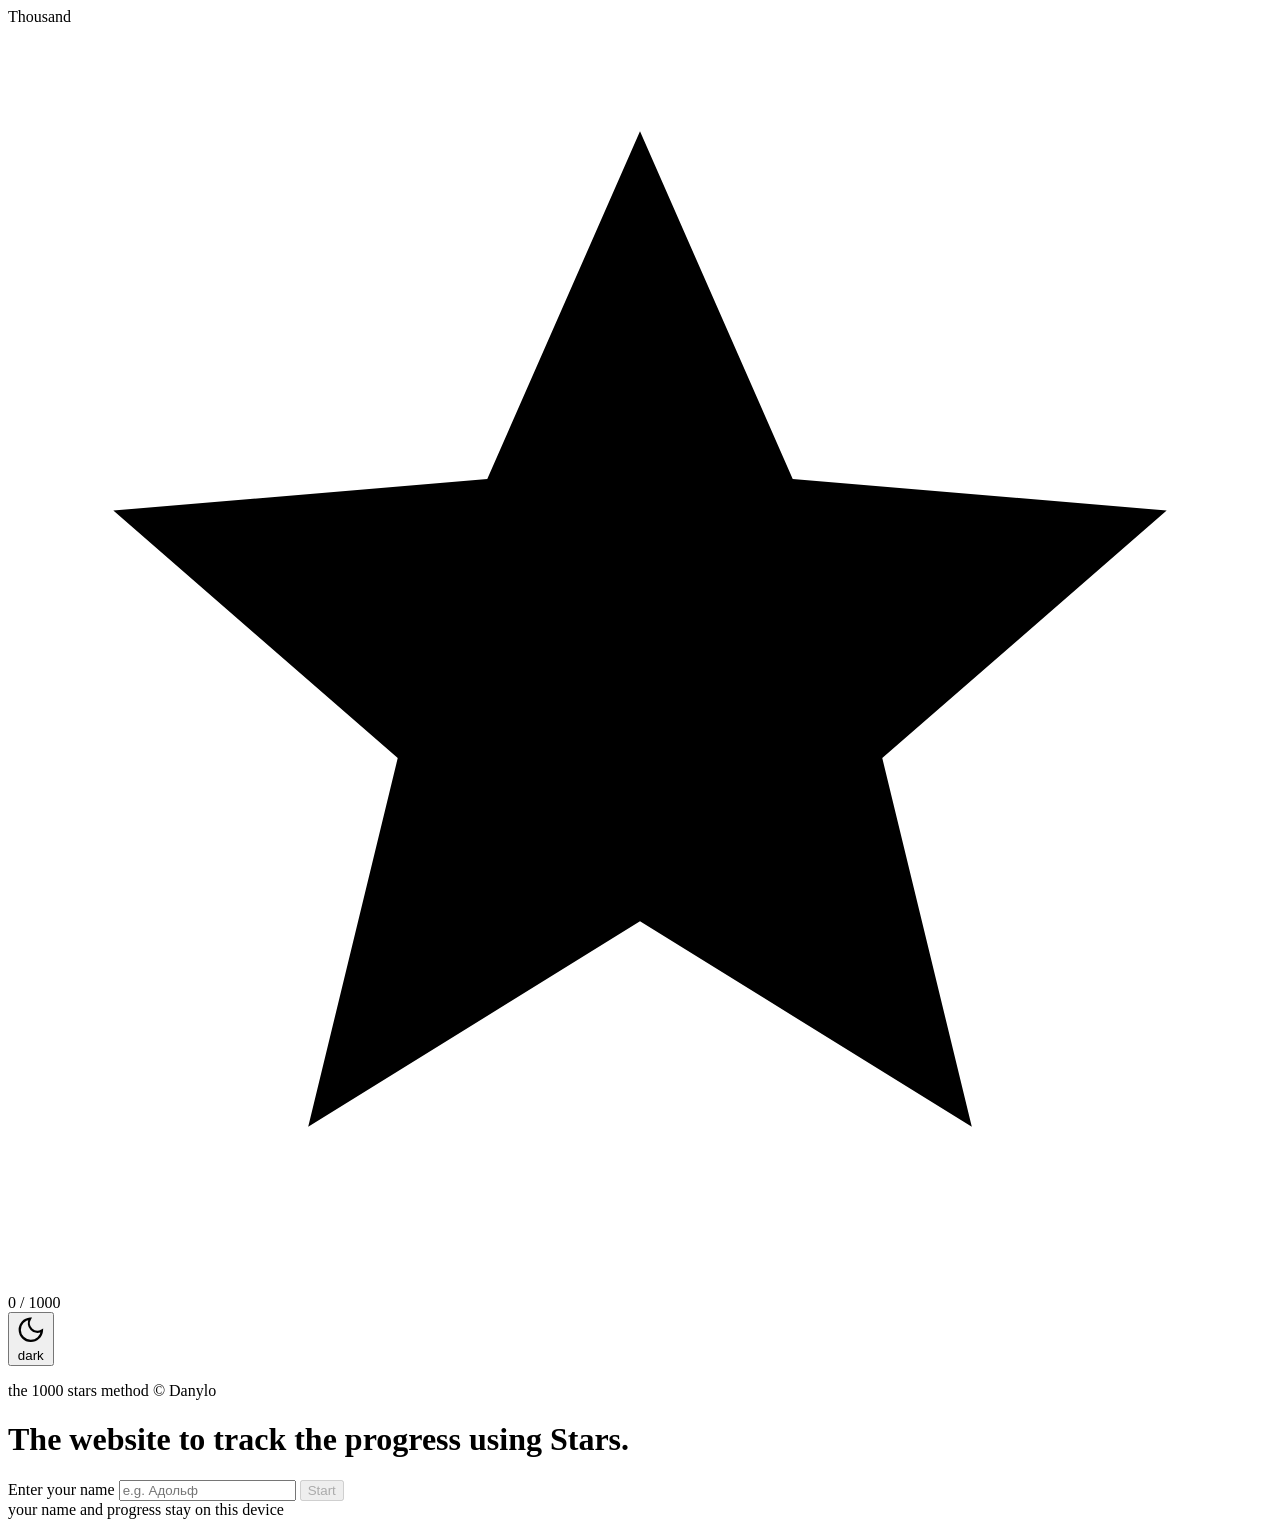
==== index.html @ 1ece95ca "Add files via upload" ====
<!DOCTYPE html>
<html lang="en" data-theme="dark">
    <head>
        <meta charset="UTF-8">
        <meta name="viewport" content="width=device-width, initial-scale=1.0, viewport-fit=cover">
        <link rel="stylesheet" href="/css/style.css">
        <title>Thousand Stars Training</title>
    </head>

<body>
    
    <nav>
        <div class="brand">Thou<span>sand</span></div>
        <div class="star-pill">
            <svg viewBox="0 0 24 24" fill="none">
                <path d="M12 2l2.9 6.6 7.1.6-5.4 4.7 1.7 7-6.3-3.9-6.3 3.9 1.7-7L2 9.2l7.1-.6L12 2z" fill="currentColor" style="color: var(--gold)"/>
            </svg>
            <span id="starCount">0</span><span class="of">&nbsp;/ 1000</span>
        </div>
        <button class="theme-toggle" id="themeToggle" aria-label="Toggle dark mode">
            <svg viewBox="0 0 24 24" fill="none" stroke="currentColor" stroke-width="1.8">
                <path d="M21 12.6A9 9 0 1 1 11.4 3a7 7 0 0 0 9.6 9.6z"/>
            </svg>

            <span id="themeLabel">dark</span>
        </button>
    </nav>

    <main>
        <p class="eyebrow">the 1000 stars method <span class="copyright">© Danylo</span></p>
        <h1>The website to track the progress using <span>Stars</span>.</h1>

        <form id="nameForm">
            <label for="nameInput">Enter your name</label>
            <input type="text" id="nameInput" name="name" placeholder="e.g. Адольф" autocomplete="off" required>
            <button type="submit" class="start-btn" id="startBtn" disabled>Start</button>
        </form>
    </main>

    <footer>your name and progress stay on this device</footer>

    
    <script src="/js/script.js"></script>
</body>
</html>
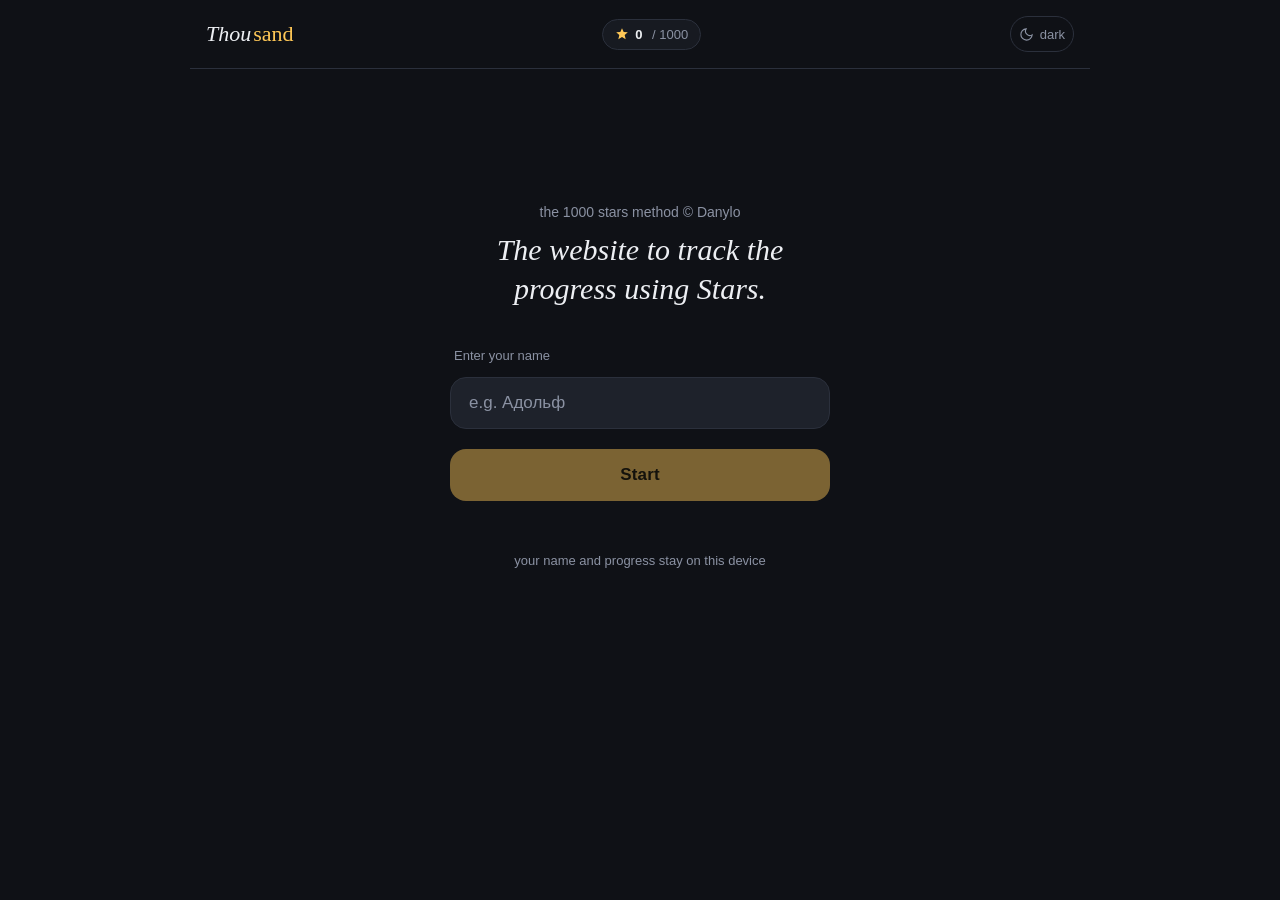
==== commit 1d1cefb4: "Add dots Updated stylesheet and script paths to relative URLs." ====
--- a/index.html
+++ b/index.html
@@ -3,7 +3,7 @@
     <head>
         <meta charset="UTF-8">
         <meta name="viewport" content="width=device-width, initial-scale=1.0, viewport-fit=cover">
-        <link rel="stylesheet" href="/css/style.css">
+        <link rel="stylesheet" href="./css/style.css">
         <title>Thousand Stars Training</title>
     </head>
 
@@ -40,6 +40,6 @@
     <footer>your name and progress stay on this device</footer>
 
     
-    <script src="/js/script.js"></script>
+    <script src="./js/script.js"></script>
 </body>
-</html>+</html>
--- a/css/style.css
+++ b/css/style.css
@@ -0,0 +1,265 @@
+:root {
+    --bg: #0F1116;
+    --bg-soft: #171A21;
+    --surface: #1E222B;
+    --border: #2B303C;
+    --text: #EDEFF3;
+    --text-dim: #8B92A3;
+    --gold: #FFC857;
+    --teal: #3ECF8E;
+    --danger: #E5544B;
+    --radius-lg: 28px;
+    --radius-md: 16px;
+    --font-display: Georgia, 'Iowan Old Style', 'Palatino Linotype', serif;
+    --font-body: -apple-system, BlinkMacSystemFont, 'Segoe UI', Roboto, sans-serif;
+}
+
+html[data-theme="light"] {
+    --bg: #F3F1EC;
+    --bg-soft: #EAE7DE;
+    --surface: #FFFFFF;
+    --border: #DEDACD;
+    --text: #1B1B18;
+    --text-dim: #6B6A62;
+    --gold: #C98A1F;
+    --teal: #1F9C68;
+    --danger: #C0392B;
+}
+
+* { 
+    box-sizing: border-box; -webkit-tap-highlight-color: transparent; 
+}
+
+html, body {
+    margin: 0;
+    padding: 0;
+    background: var(--bg);
+    color: var(--text);
+    font-family: var(--font-body);
+    min-height: 100vh;
+    min-height: 100dvh;
+    width: 100%;
+    overflow-x: hidden;
+    transition: background 0.3s ease, color 0.3s ease;
+}
+
+body { 
+    display: flex; 
+    flex-direction: column; 
+    align-items: center; 
+}
+
+nav {
+    width: 100%;
+    max-width: 900px;
+    display: flex;
+    align-items: center;
+    justify-content: space-between;
+    gap: 8px;
+    padding: max(16px, env(safe-area-inset-top)) 16px 16px;
+    border-bottom: 1px solid var(--border);
+}
+
+.brand {
+    font-family: var(--font-display);
+    font-size: clamp(18px, 5vw, 22px);
+    font-style: italic;
+    color: var(--text);
+    display: flex;
+    align-items: baseline;
+    gap: 2px;
+    flex: none;
+}
+
+.brand span { 
+    color: var(--gold); 
+    font-style: normal; 
+}
+
+.star-pill {
+    display: flex;
+    align-items: center;
+    gap: 6px;
+    background: var(--bg-soft);
+    border: 1px solid var(--border);
+    padding: 7px 12px;
+    border-radius: 999px;
+    font-variant-numeric: tabular-nums;
+    font-weight: 600;
+    font-size: 13px;
+    white-space: nowrap;
+    min-width: 0;
+}
+
+.star-pill svg { 
+    width: 14px; 
+    height: 14px; 
+    flex: none; 
+}
+
+.star-pill .of { 
+    color: var(--text-dim); 
+    font-weight: 500; 
+}
+
+.theme-toggle {
+    display: flex; 
+    align-items: center; 
+    gap: 6px;
+    background: none; 
+    border: 1px solid var(--border);
+    color: var(--text-dim); 
+    padding: 8px;
+    border-radius: 999px; 
+    cursor: pointer; 
+    font-size: 13px;
+    font-family: var(--font-body);
+    transition: border-color 0.2s ease, color 0.2s ease;
+    flex: none;
+    min-width: 36px;
+    min-height: 36px;
+    justify-content: center;
+}
+
+.theme-toggle:hover { 
+    border-color: var(--gold); 
+    color: var(--text); 
+}
+
+.theme-toggle svg { 
+    width: 15px; 
+    height: 15px; 
+    flex: none; 
+}
+
+main {
+    width: 100%;
+    max-width: 420px;
+    display: flex;
+    flex-direction: column;
+    align-items: center;
+    padding: 15vh 20px calc(40px + env(safe-area-inset-bottom));
+    text-align: center;
+}
+
+.eyebrow { 
+    color: var(--text-dim); 
+    font-size: 14px; 
+    margin: 0 0 10px; 
+}
+
+h1 {
+    font-family: var(--font-display);
+    font-style: italic;
+    font-weight: 400;
+    font-size: clamp(24px, 7vw, 30px);
+    line-height: 1.3;
+    margin: 0 0 40px;
+}
+
+form {
+    width: 100%;
+    display: flex;
+    flex-direction: column;
+    gap: 14px;
+}
+
+label {
+    text-align: left;
+    font-size: 13px;
+    color: var(--text-dim);
+    margin-left: 4px;
+}
+
+input[type="text"] {
+    width: 100%;
+    background: var(--surface);
+    border: 1px solid var(--border);
+    color: var(--text);
+    font-family: var(--font-body);
+    font-size: 17px;
+    padding: 15px 18px;
+    border-radius: var(--radius-md);
+    outline: none;
+    transition: border-color 0.2s ease;
+}
+input[type="text"]:focus { 
+    border-color: var(--gold); 
+}
+
+input[type="text"]::placeholder { 
+    color: var(--text-dim); 
+}
+
+.start-btn {
+    appearance: none;
+    border: none;
+    cursor: pointer;
+    background: var(--gold);
+    color: #1B1400;
+    font-family: var(--font-body);
+    font-weight: 700;
+    font-size: 17px;
+    letter-spacing: 0.01em;
+    padding: 16px 0;
+    border-radius: var(--radius-md);
+    margin-top: 6px;
+    box-shadow: 0 10px 30px -12px rgba(255, 200, 87, 0.5);
+    transition: transform 0.15s ease, box-shadow 0.15s ease, opacity 0.15s ease;
+}
+.start-btn:hover { 
+    transform: translateY(-2px); 
+    box-shadow: 0 14px 34px -12px rgba(255, 200, 87, 0.65); 
+}
+
+.start-btn:active { 
+    transform: translateY(0); 
+}
+
+.start-btn:disabled { 
+    opacity: 0.45; 
+    cursor: not-allowed; 
+    transform: none; 
+    box-shadow: none; 
+}
+
+footer {
+    color: var(--text-dim);
+    font-size: 13px;
+    padding: 12px 20px calc(32px + env(safe-area-inset-bottom));
+    text-align: center;
+}
+
+input[type="text"], .start-btn { 
+    min-height: 50px; 
+}
+
+@media (max-width: 380px) {
+    #themeLabel { 
+        display: none; 
+    }
+
+    .theme-toggle { 
+        padding: 8px; 
+    }
+
+    .star-pill { 
+        padding: 6px 10px; 
+        font-size: 12px; 
+    }
+
+    nav { 
+        padding-left: 12px; 
+        padding-right: 12px; 
+    }
+}
+
+@media (max-height: 640px) {
+    main { 
+        padding-top: 8vh; 
+    }
+
+    h1 {
+         margin-bottom: 28px; 
+    }
+}
